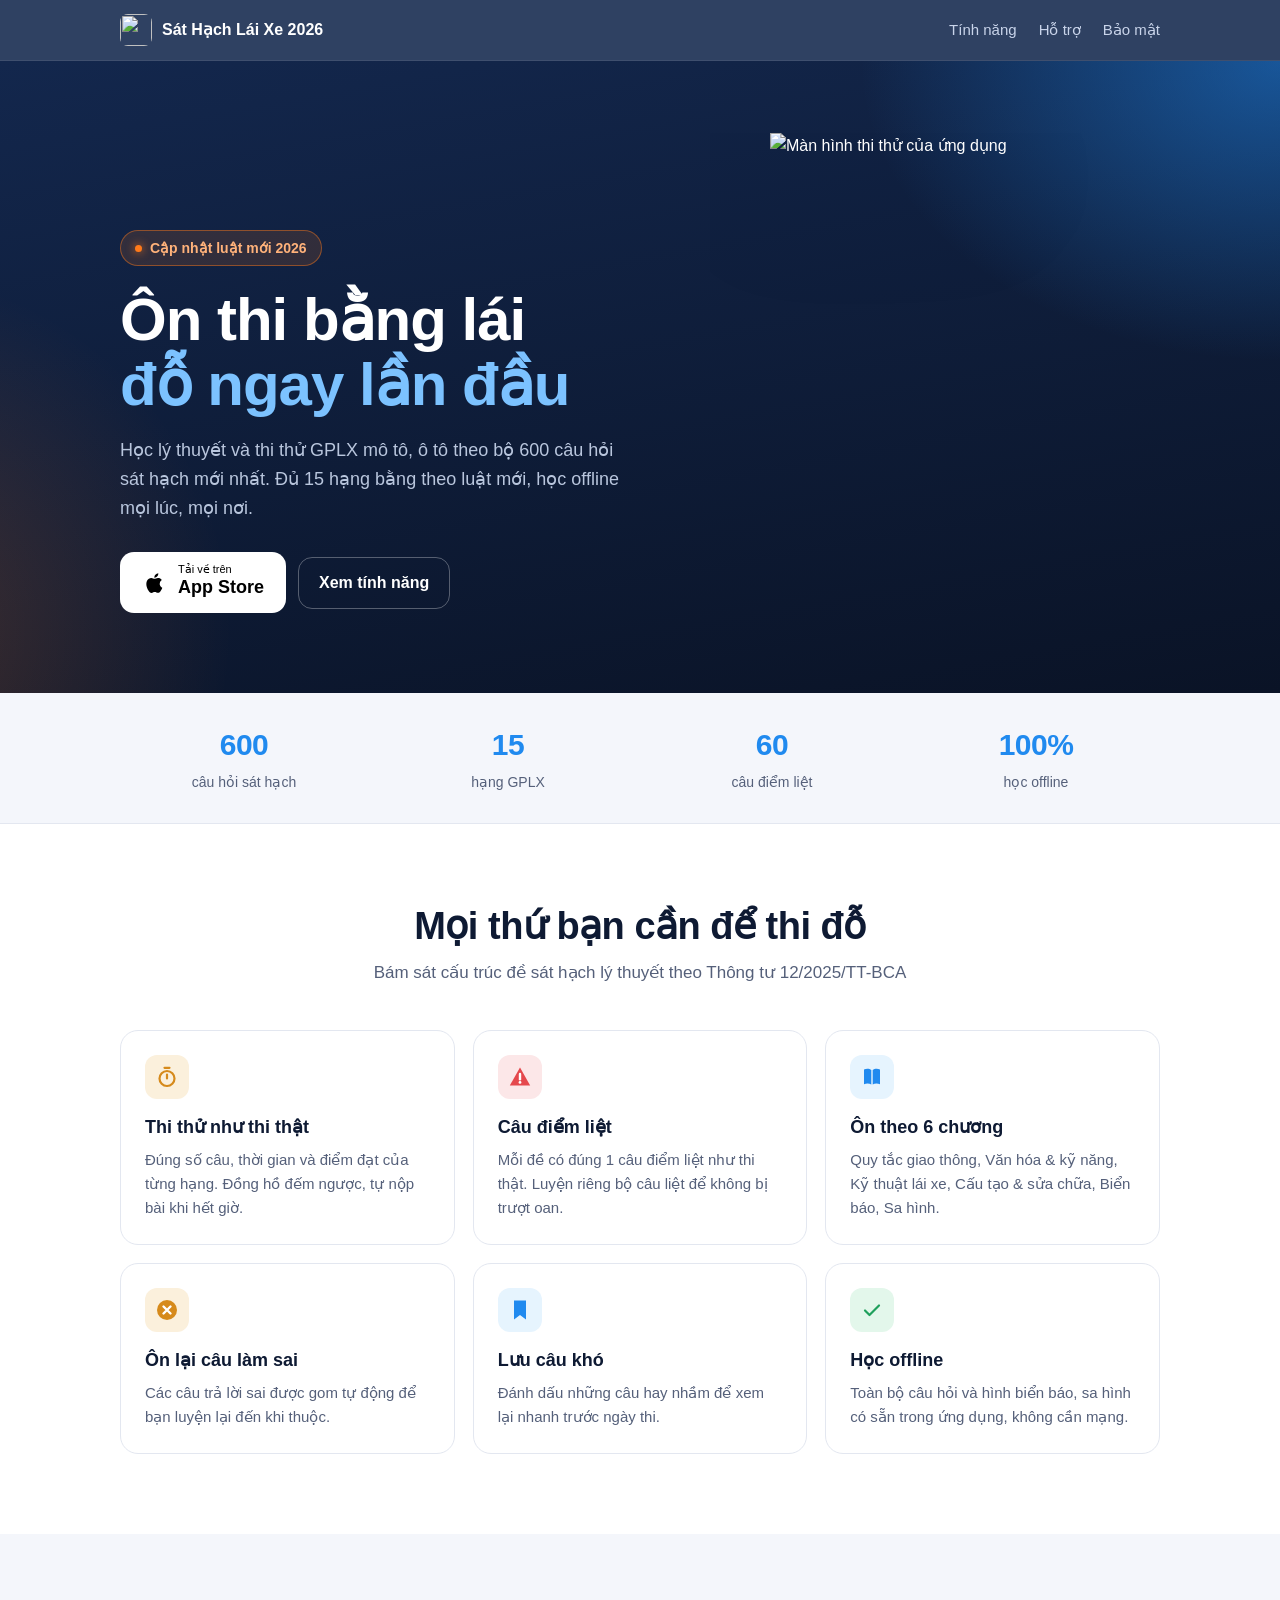
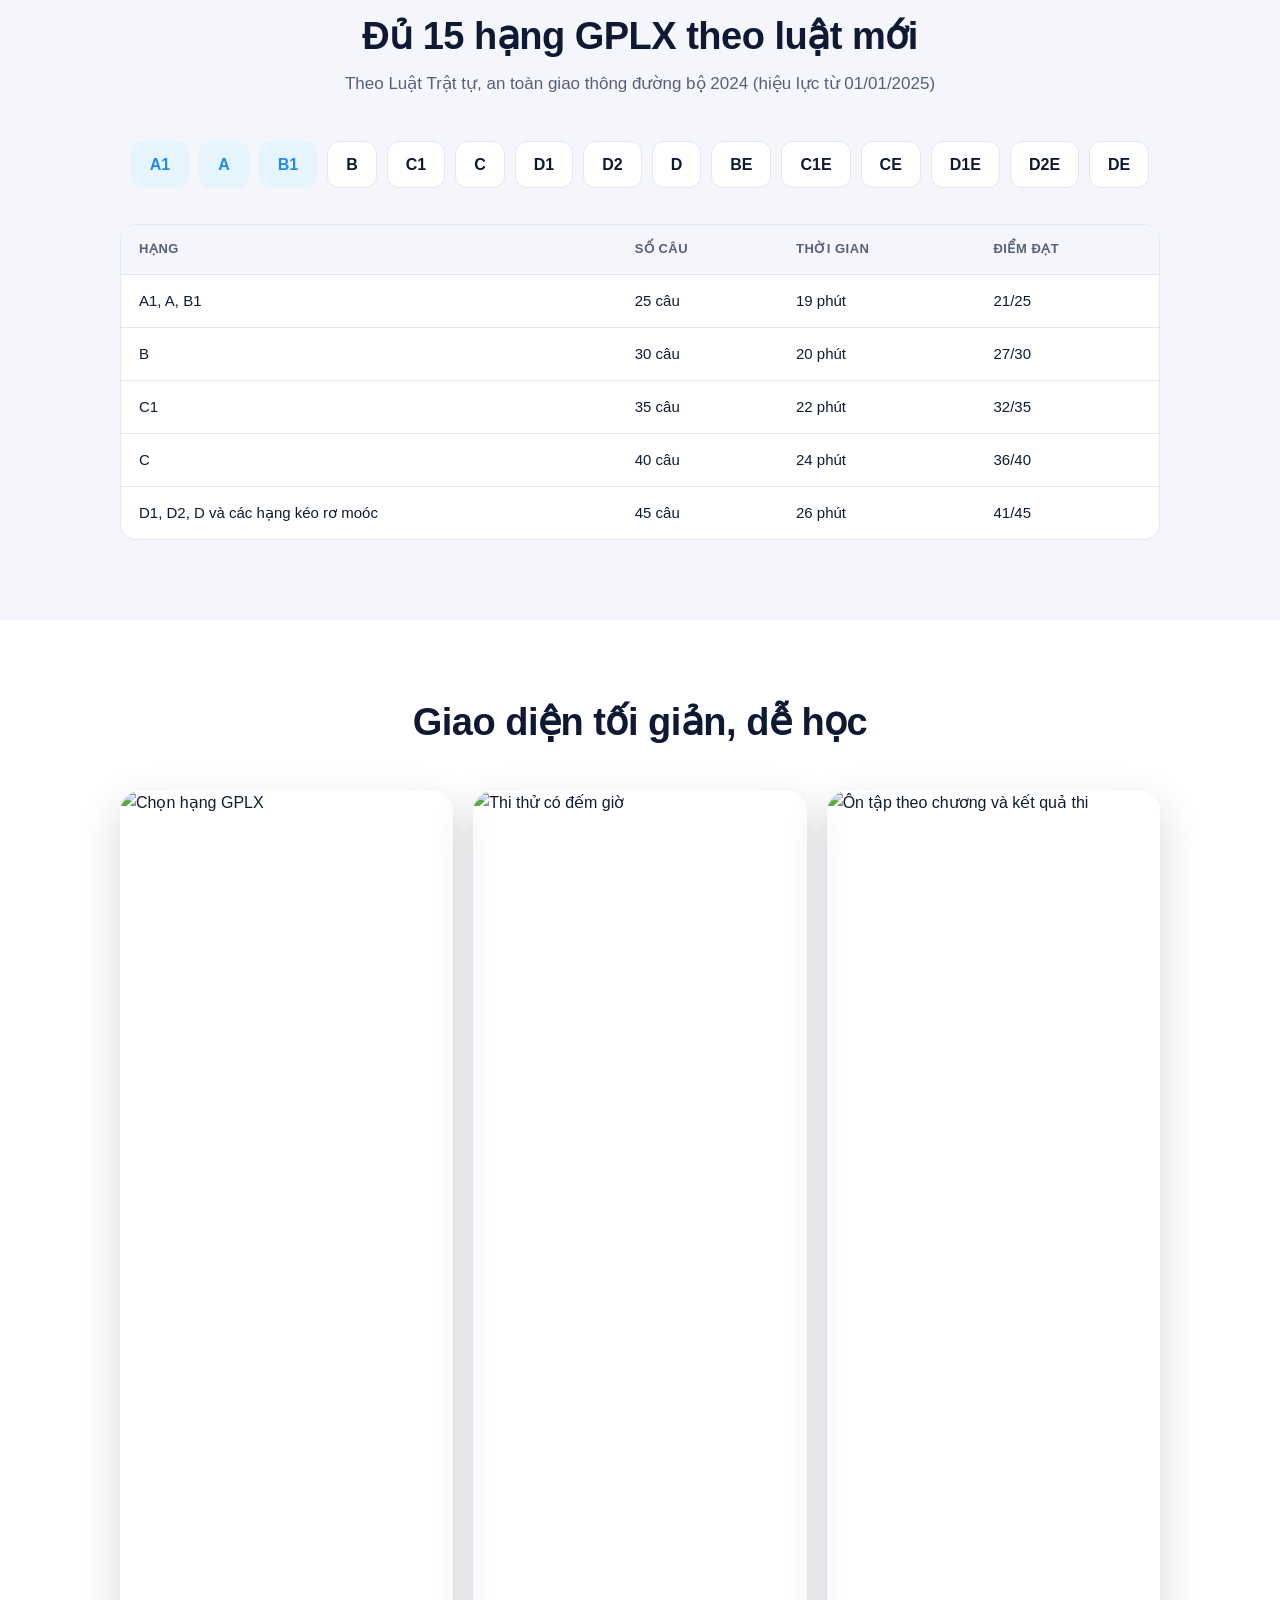
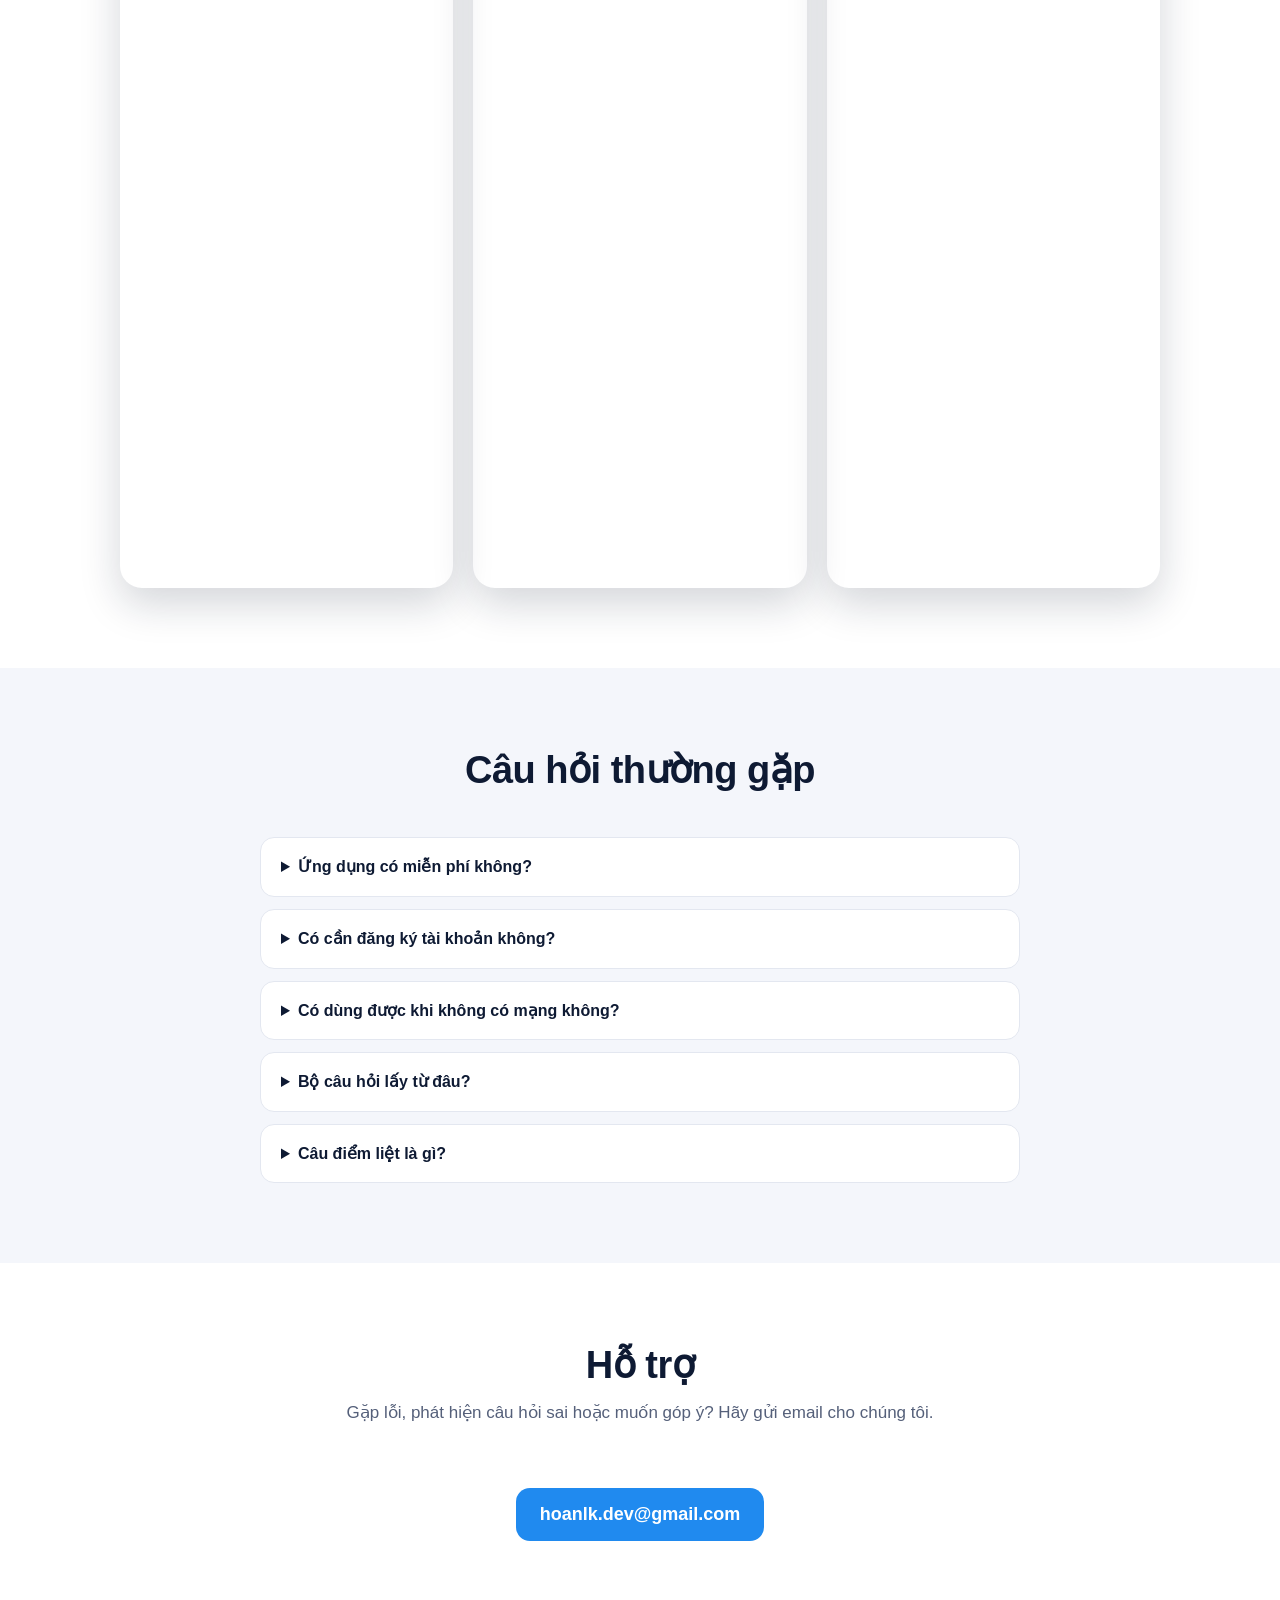
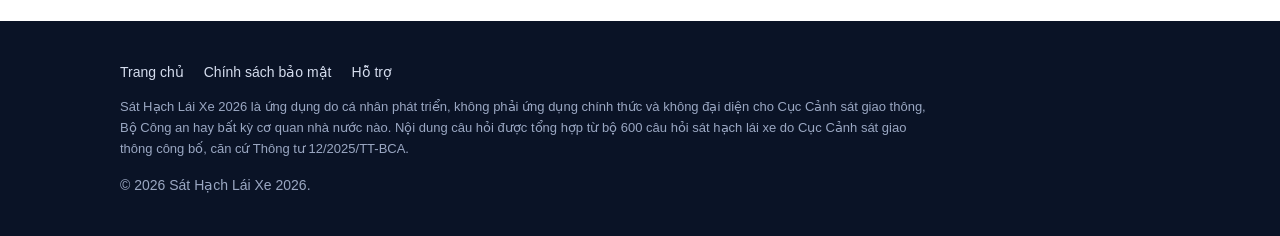
==== index.html @ 407ceb7e "Add files via upload" ====
<!doctype html>
<html lang="vi">
<head>
  <meta charset="utf-8">
  <meta name="viewport" content="width=device-width, initial-scale=1">
  <title>Sát Hạch Lái Xe 2026 – Ôn thi GPLX 600 câu</title>
  <meta name="description" content="Ôn thi lý thuyết và thi thử GPLX mô tô, ô tô theo bộ 600 câu hỏi sát hạch mới nhất. Đủ 15 hạng A1, A, B1, B, C1, C, D1, D2, D và các hạng kéo rơ moóc. Học offline.">
  <meta property="og:title" content="Sát Hạch Lái Xe 2026 – Ôn thi GPLX 600 câu">
  <meta property="og:description" content="Thi thử như thi thật, đủ 15 hạng GPLX theo luật mới. Học offline mọi lúc, mọi nơi.">
  <meta property="og:image" content="assets/icon.png">
  <meta property="og:type" content="website">
  <meta name="apple-itunes-app" content="app-id=6814547139">
  <link rel="icon" type="image/png" href="assets/favicon.png">
  <link rel="apple-touch-icon" href="assets/apple-touch-icon.png">
  <link rel="stylesheet" href="style.css">
</head>
<body>

<nav class="nav">
  <div class="container">
    <a class="brand" href="./"><img src="assets/icon.png" alt="">Sát Hạch Lái Xe 2026</a>
    <div class="nav-links">
      <a href="#tinh-nang" class="hide-sm">Tính năng</a>
      <a href="#ho-tro" class="hide-sm">Hỗ trợ</a>
      <a href="privacy.html">Bảo mật</a>
    </div>
  </div>
</nav>

<header class="hero">
  <div class="container hero-grid">
    <div class="hero-copy">
      <div class="kicker">Cập nhật luật mới 2026</div>
      <h1>Ôn thi bằng lái<br><em>đỗ ngay lần đầu</em></h1>
      <p class="lead">Học lý thuyết và thi thử GPLX mô tô, ô tô theo bộ 600 câu hỏi sát hạch mới nhất. Đủ 15 hạng bằng theo luật mới, học offline mọi lúc, mọi nơi.</p>
      <div class="cta">
        <a class="btn-store" href="https://apps.apple.com/app/id6814547139">
          <svg width="26" height="26" viewBox="0 0 24 24" fill="currentColor" aria-hidden="true"><path d="M16.37 12.6c-.02-2.3 1.88-3.4 1.96-3.46-1.07-1.56-2.73-1.78-3.32-1.8-1.41-.14-2.76.83-3.48.83-.72 0-1.82-.81-3-.79-1.54.02-2.96.9-3.76 2.28-1.6 2.78-.41 6.9 1.15 9.16.76 1.1 1.67 2.34 2.86 2.3 1.15-.05 1.58-.74 2.97-.74 1.38 0 1.77.74 2.98.72 1.23-.02 2.01-1.12 2.76-2.23.87-1.28 1.23-2.52 1.25-2.58-.03-.01-2.4-.92-2.42-3.66zM14.1 5.84c.63-.77 1.06-1.83.94-2.89-.91.04-2.01.6-2.66 1.37-.58.67-1.09 1.76-.96 2.79 1.02.08 2.05-.52 2.68-1.27z"/></svg>
          <div><small>Tải về trên</small><span>App Store</span></div>
        </a>
        <a class="btn-ghost" href="#tinh-nang">Xem tính năng</a>
      </div>
    </div>
    <div class="hero-shot">
      <img src="assets/hero-phone.webp" alt="Màn hình thi thử của ứng dụng" width="720" height="1532">
    </div>
  </div>
</header>

<div class="stats">
  <div class="container">
    <div class="stat"><b>600</b><span>câu hỏi sát hạch</span></div>
    <div class="stat"><b>15</b><span>hạng GPLX</span></div>
    <div class="stat"><b>60</b><span>câu điểm liệt</span></div>
    <div class="stat"><b>100%</b><span>học offline</span></div>
  </div>
</div>

<section class="block" id="tinh-nang">
  <div class="container">
    <div class="section-title">
      <h2>Mọi thứ bạn cần để thi đỗ</h2>
      <p>Bám sát cấu trúc đề sát hạch lý thuyết theo Thông tư 12/2025/TT-BCA</p>
    </div>
    <div class="features">
      <div class="feature">
        <div class="ic" style="background:#fbf0dc"><svg width="24" height="24" viewBox="0 0 24 24" fill="none" stroke="#d68a1b" stroke-width="2.2" stroke-linecap="round"><circle cx="12" cy="13.5" r="7.5"/><path d="M12 13.5V9.5M9.5 2.8h5"/></svg></div>
        <h3>Thi thử như thi thật</h3>
        <p>Đúng số câu, thời gian và điểm đạt của từng hạng. Đồng hồ đếm ngược, tự nộp bài khi hết giờ.</p>
      </div>
      <div class="feature">
        <div class="ic" style="background:#fce7e8"><svg width="24" height="24" viewBox="0 0 24 24"><path d="M12 2.5 1.8 20.5h20.4z" fill="#e5484d"/><path d="M12 9v5.2" stroke="#fff" stroke-width="2.4" stroke-linecap="round"/><circle cx="12" cy="17.4" r="1.4" fill="#fff"/></svg></div>
        <h3>Câu điểm liệt</h3>
        <p>Mỗi đề có đúng 1 câu điểm liệt như thi thật. Luyện riêng bộ câu liệt để không bị trượt oan.</p>
      </div>
      <div class="feature">
        <div class="ic" style="background:#e6f4fe"><svg width="24" height="24" viewBox="0 0 24 24" fill="#208aef"><path d="M4 4.5C6.5 3.4 9.5 3.6 11.3 5v14.6C9.4 18.3 6.5 18.2 4 19.2zM20 4.5c-2.5-1.1-5.5-.9-7.3.5v14.6c1.9-1.3 4.8-1.4 7.3-.4z"/></svg></div>
        <h3>Ôn theo 6 chương</h3>
        <p>Quy tắc giao thông, Văn hóa & kỹ năng, Kỹ thuật lái xe, Cấu tạo & sửa chữa, Biển báo, Sa hình.</p>
      </div>
      <div class="feature">
        <div class="ic" style="background:#fbf0dc"><svg width="24" height="24" viewBox="0 0 24 24"><circle cx="12" cy="12" r="10" fill="#d68a1b"/><path d="m8.5 8.5 7 7m0-7-7 7" stroke="#fff" stroke-width="2.4" stroke-linecap="round"/></svg></div>
        <h3>Ôn lại câu làm sai</h3>
        <p>Các câu trả lời sai được gom tự động để bạn luyện lại đến khi thuộc.</p>
      </div>
      <div class="feature">
        <div class="ic" style="background:#e6f4fe"><svg width="24" height="24" viewBox="0 0 24 24"><path d="M6 2.5h12v19l-6-4.5-6 4.5z" fill="#208aef"/></svg></div>
        <h3>Lưu câu khó</h3>
        <p>Đánh dấu những câu hay nhầm để xem lại nhanh trước ngày thi.</p>
      </div>
      <div class="feature">
        <div class="ic" style="background:#e3f7eb"><svg width="24" height="24" viewBox="0 0 24 24" fill="none" stroke="#1fa05c" stroke-width="2.2" stroke-linecap="round" stroke-linejoin="round"><path d="M5 12.5 9.5 17 19 7.5"/></svg></div>
        <h3>Học offline</h3>
        <p>Toàn bộ câu hỏi và hình biển báo, sa hình có sẵn trong ứng dụng, không cần mạng.</p>
      </div>
    </div>
  </div>
</section>

<section class="block alt">
  <div class="container">
    <div class="section-title">
      <h2>Đủ 15 hạng GPLX theo luật mới</h2>
      <p>Theo Luật Trật tự, an toàn giao thông đường bộ 2024 (hiệu lực từ 01/01/2025)</p>
    </div>
    <div class="licenses">
      <span class="chip moto">A1</span><span class="chip moto">A</span><span class="chip moto">B1</span>
      <span class="chip">B</span><span class="chip">C1</span><span class="chip">C</span>
      <span class="chip">D1</span><span class="chip">D2</span><span class="chip">D</span>
      <span class="chip">BE</span><span class="chip">C1E</span><span class="chip">CE</span>
      <span class="chip">D1E</span><span class="chip">D2E</span><span class="chip">DE</span>
    </div>
    <div class="table-wrap">
      <table>
        <thead><tr><th>Hạng</th><th>Số câu</th><th>Thời gian</th><th>Điểm đạt</th></tr></thead>
        <tbody>
          <tr><td>A1, A, B1</td><td>25 câu</td><td>19 phút</td><td>21/25</td></tr>
          <tr><td>B</td><td>30 câu</td><td>20 phút</td><td>27/30</td></tr>
          <tr><td>C1</td><td>35 câu</td><td>22 phút</td><td>32/35</td></tr>
          <tr><td>C</td><td>40 câu</td><td>24 phút</td><td>36/40</td></tr>
          <tr><td>D1, D2, D và các hạng kéo rơ moóc</td><td>45 câu</td><td>26 phút</td><td>41/45</td></tr>
        </tbody>
      </table>
    </div>
  </div>
</section>

<section class="block">
  <div class="container">
    <div class="section-title">
      <h2>Giao diện tối giản, dễ học</h2>
    </div>
    <div class="shots">
      <img src="assets/01-15-hang-gplx.webp" alt="Chọn hạng GPLX" width="645" height="1398" loading="lazy">
      <img src="assets/02-thi-thu.webp" alt="Thi thử có đếm giờ" width="645" height="1398" loading="lazy">
      <img src="assets/03-on-tap-ket-qua.webp" alt="Ôn tập theo chương và kết quả thi" width="645" height="1398" loading="lazy">
    </div>
  </div>
</section>

<section class="block alt">
  <div class="container">
    <div class="section-title"><h2>Câu hỏi thường gặp</h2></div>
    <div class="faq">
      <details>
        <summary>Ứng dụng có miễn phí không?</summary>
        <p>Có. Bạn có thể tải và sử dụng toàn bộ tính năng ôn tập, thi thử miễn phí.</p>
      </details>
      <details>
        <summary>Có cần đăng ký tài khoản không?</summary>
        <p>Không. Bạn mở ứng dụng là học được ngay, không cần email hay số điện thoại.</p>
      </details>
      <details>
        <summary>Có dùng được khi không có mạng không?</summary>
        <p>Có. Toàn bộ câu hỏi và hình ảnh được tích hợp sẵn trong ứng dụng.</p>
      </details>
      <details>
        <summary>Bộ câu hỏi lấy từ đâu?</summary>
        <p>Từ bộ 600 câu hỏi dùng cho sát hạch lái xe cơ giới đường bộ do Cục Cảnh sát giao thông – Bộ Công an công bố, áp dụng từ 01/06/2025.</p>
      </details>
      <details>
        <summary>Câu điểm liệt là gì?</summary>
        <p>Là câu hỏi về tình huống mất an toàn giao thông nghiêm trọng. Mỗi đề thi có đúng 1 câu điểm liệt; trả lời sai câu này là trượt bài thi dù đủ điểm.</p>
      </details>
    </div>
  </div>
</section>

<section class="block support" id="ho-tro">
  <div class="container">
    <div class="section-title">
      <h2>Hỗ trợ</h2>
      <p>Gặp lỗi, phát hiện câu hỏi sai hoặc muốn góp ý? Hãy gửi email cho chúng tôi.</p>
    </div>
    <a class="mail" href="mailto:hoanlk.dev@gmail.com">hoanlk.dev@gmail.com</a>
  </div>
</section>

<footer>
  <div class="container">
    <div class="links">
      <a href="./">Trang chủ</a>
      <a href="privacy.html">Chính sách bảo mật</a>
      <a href="#ho-tro">Hỗ trợ</a>
    </div>
    <p class="disclaimer">Sát Hạch Lái Xe 2026 là ứng dụng do cá nhân phát triển, không phải ứng dụng chính thức và không đại diện cho Cục Cảnh sát giao thông, Bộ Công an hay bất kỳ cơ quan nhà nước nào. Nội dung câu hỏi được tổng hợp từ bộ 600 câu hỏi sát hạch lái xe do Cục Cảnh sát giao thông công bố, căn cứ Thông tư 12/2025/TT-BCA.</p>
    <p>© 2026 Sát Hạch Lái Xe 2026.</p>
  </div>
</footer>

</body>
</html>
---- style.css ----
:root {
  --bg: #ffffff;
  --bg-soft: #f4f6fb;
  --card: #ffffff;
  --text: #0e1a33;
  --text-2: #55607a;
  --border: #e3e7f0;
  --primary: #208aef;
  --primary-soft: #e6f4fe;
  --orange: #ff7a1a;
  --success: #1fa05c;
  --danger: #e5484d;
  --hero-from: #13274d;
  --hero-to: #0a1326;
  color-scheme: light;
}

@media (prefers-color-scheme: dark) {
  :root {
    --bg: #0a1022;
    --bg-soft: #111a31;
    --card: #152041;
    --text: #eef2fb;
    --text-2: #a7b3cc;
    --border: #22305a;
    --primary: #3c9dff;
    --primary-soft: #132c42;
    --success: #33c97a;
    --danger: #ff6b70;
    color-scheme: dark;
  }
}

* { box-sizing: border-box; margin: 0; padding: 0; }

html { scroll-behavior: smooth; }

body {
  overflow-x: hidden;
  font-family: -apple-system, BlinkMacSystemFont, "SF Pro Text", "Segoe UI", Roboto, "Helvetica Neue", Arial, sans-serif;
  background: var(--bg);
  color: var(--text);
  line-height: 1.6;
  -webkit-font-smoothing: antialiased;
}

a { color: var(--primary); text-decoration: none; }
a:hover { text-decoration: underline; }

.container { width: 100%; max-width: 1080px; margin: 0 auto; padding: 0 20px; }

/* ---------- Nav ---------- */
.nav {
  position: sticky; top: 0; z-index: 10;
  background: color-mix(in srgb, var(--hero-from) 88%, transparent);
  backdrop-filter: blur(14px);
  -webkit-backdrop-filter: blur(14px);
  border-bottom: 1px solid rgba(255, 255, 255, 0.08);
}
.nav .container { display: flex; align-items: center; justify-content: space-between; gap: 16px; height: 60px; }
.brand { display: flex; align-items: center; gap: 10px; color: #fff; font-weight: 700; }
.brand:hover { text-decoration: none; }
.brand img { width: 32px; height: 32px; border-radius: 8px; }
.nav-links { display: flex; gap: 22px; }
.nav-links a { color: #c9d4ea; font-size: 15px; font-weight: 500; }
.nav-links a:hover { color: #fff; text-decoration: none; }

/* ---------- Hero ---------- */
.hero {
  color: #fff;
  background:
    radial-gradient(700px 500px at 100% 0%, rgba(32, 138, 239, 0.5), transparent 60%),
    radial-gradient(600px 600px at -10% 90%, rgba(255, 122, 26, 0.22), transparent 60%),
    linear-gradient(170deg, var(--hero-from), var(--hero-to));
  padding: 72px 0 0;
  overflow: hidden;
}
.hero-grid { display: grid; grid-template-columns: 1.1fr 0.9fr; gap: 40px; align-items: end; }
.hero-copy { padding-bottom: 80px; }
.kicker {
  display: inline-flex; align-items: center; gap: 8px;
  font-size: 14px; font-weight: 700; color: #ffb27a;
  background: rgba(255, 122, 26, 0.14);
  border: 1px solid rgba(255, 122, 26, 0.45);
  padding: 6px 14px; border-radius: 999px; margin-bottom: 22px;
}
.kicker::before { content: ""; width: 7px; height: 7px; border-radius: 50%; background: var(--orange); box-shadow: 0 0 10px var(--orange); }
.hero h1 { font-size: clamp(36px, 6vw, 60px); line-height: 1.08; letter-spacing: -1px; font-weight: 800; }
.hero h1 em { font-style: normal; color: #7cc2ff; }
.hero p.lead { margin-top: 18px; font-size: 18px; color: #b9c6dd; max-width: 520px; }
.cta { margin-top: 30px; display: flex; flex-wrap: wrap; gap: 12px; align-items: center; }
.btn-store {
  display: inline-flex; align-items: center; gap: 10px;
  background: #fff; color: #000; padding: 12px 22px; border-radius: 14px; font-weight: 700;
}
.btn-store:hover { text-decoration: none; opacity: 0.92; }
.btn-store small { display: block; font-size: 11px; font-weight: 500; line-height: 1; }
.btn-store span { line-height: 1.15; font-size: 18px; }
.btn-ghost { color: #fff; border: 1px solid rgba(255, 255, 255, 0.3); padding: 12px 20px; border-radius: 14px; font-weight: 600; }
.btn-ghost:hover { text-decoration: none; background: rgba(255, 255, 255, 0.08); }
.hero-shot { display: flex; justify-content: center; }
.hero-grid > *, .shots > *, .features > * { min-width: 0; }
.hero-shot { align-self: end; height: 560px; overflow: hidden; }
.hero-shot img { width: 330px; max-width: 100%; height: auto; display: block; filter: drop-shadow(0 30px 60px rgba(0, 0, 0, 0.55)); }

/* ---------- Stats ---------- */
.stats { background: var(--bg-soft); border-bottom: 1px solid var(--border); }
.stats .container { display: grid; grid-template-columns: repeat(4, 1fr); gap: 16px; padding-top: 28px; padding-bottom: 28px; text-align: center; }
.stat b { display: block; font-size: 30px; font-weight: 800; color: var(--primary); letter-spacing: -0.5px; }
.stat span { font-size: 14px; color: var(--text-2); }

/* ---------- Sections ---------- */
section.block { padding: 80px 0; }
section.block.alt { background: var(--bg-soft); }
.section-title { text-align: center; margin-bottom: 44px; }
.section-title h2 { font-size: clamp(28px, 4vw, 38px); letter-spacing: -0.5px; line-height: 1.2; }
.section-title p { color: var(--text-2); margin-top: 10px; font-size: 17px; }

.features { display: grid; grid-template-columns: repeat(3, 1fr); gap: 18px; }
.feature { background: var(--card); border: 1px solid var(--border); border-radius: 18px; padding: 24px; }
.feature .ic { width: 44px; height: 44px; border-radius: 12px; display: flex; align-items: center; justify-content: center; margin-bottom: 14px; }
.feature h3 { font-size: 18px; margin-bottom: 6px; }
.feature p { color: var(--text-2); font-size: 15px; }

.licenses { display: flex; flex-wrap: wrap; justify-content: center; gap: 10px; }
.chip { font-weight: 700; padding: 10px 18px; border-radius: 12px; background: var(--card); border: 1px solid var(--border); }
.chip.moto { background: var(--primary-soft); border-color: transparent; color: var(--primary); }

.table-wrap { overflow-x: auto; margin-top: 36px; border: 1px solid var(--border); border-radius: 16px; background: var(--card); }
table { width: 100%; border-collapse: collapse; font-size: 15px; min-width: 520px; }
th, td { padding: 14px 18px; text-align: left; border-bottom: 1px solid var(--border); }
th { background: var(--bg-soft); font-size: 13px; text-transform: uppercase; letter-spacing: 0.5px; color: var(--text-2); }
tr:last-child td { border-bottom: none; }

.shots { display: grid; grid-template-columns: repeat(3, 1fr); gap: 20px; }
.shots img { width: 100%; display: block; border-radius: 22px; box-shadow: 0 16px 40px rgba(14, 26, 51, 0.18); }

.faq { max-width: 760px; margin: 0 auto; display: flex; flex-direction: column; gap: 12px; }
.faq details { background: var(--card); border: 1px solid var(--border); border-radius: 14px; padding: 16px 20px; }
.faq summary { font-weight: 700; cursor: pointer; }
.faq details p { margin-top: 10px; color: var(--text-2); }

.support { text-align: center; }
.support .mail { display: inline-block; margin-top: 18px; font-size: 18px; font-weight: 700; background: var(--primary); color: #fff; padding: 12px 24px; border-radius: 14px; }
.support .mail:hover { text-decoration: none; opacity: 0.92; }

/* ---------- Footer ---------- */
footer { background: var(--hero-to); color: #9aa7c2; padding: 40px 0; font-size: 14px; }
footer .container { display: flex; flex-direction: column; gap: 14px; }
footer .links { display: flex; flex-wrap: wrap; gap: 20px; }
footer .links a { color: #d5ddee; }
footer .disclaimer { font-size: 13px; line-height: 1.6; max-width: 820px; }

/* ---------- Legal page ---------- */
.legal-hero { background: linear-gradient(170deg, var(--hero-from), var(--hero-to)); color: #fff; padding: 56px 0 44px; }
.legal-hero h1 { font-size: clamp(30px, 5vw, 44px); letter-spacing: -0.5px; line-height: 1.15; }
.legal-hero p { color: #b9c6dd; margin-top: 8px; }
.legal { max-width: 800px; margin: 0 auto; padding: 48px 20px 80px; }
.legal h2 { font-size: 22px; margin: 40px 0 12px; letter-spacing: -0.2px; }
.legal h3 { font-size: 17px; margin: 22px 0 8px; }
.legal p, .legal li { color: var(--text); font-size: 16px; }
.legal p + p { margin-top: 10px; }
.legal ul { padding-left: 22px; margin: 8px 0; }
.legal li { margin: 6px 0; }
.legal .note { background: var(--primary-soft); border-radius: 14px; padding: 16px 18px; margin: 18px 0; }
.legal .toc { background: var(--bg-soft); border: 1px solid var(--border); border-radius: 14px; padding: 18px 22px; }
.legal .toc ol { padding-left: 20px; }
.legal .toc li { margin: 4px 0; font-size: 15px; }
.legal hr { border: none; border-top: 1px solid var(--border); margin: 48px 0 0; }

/* ---------- Responsive ---------- */
@media (max-width: 860px) {
  .hero-grid { grid-template-columns: 1fr; }
  .hero-copy { padding-bottom: 20px; text-align: center; }
  .hero p.lead { margin-left: auto; margin-right: auto; }
  .cta { justify-content: center; }
  .hero-shot { height: 440px; }
  .hero-shot img { width: 280px; }
  .features { grid-template-columns: 1fr 1fr; }
  .stats .container { grid-template-columns: repeat(2, 1fr); }
}
@media (max-width: 600px) {
  .nav-links a.hide-sm { display: none; }
  .features { grid-template-columns: 1fr; }
  .shots { grid-template-columns: 1fr; max-width: 320px; margin: 0 auto; }
  section.block { padding: 56px 0; }
}
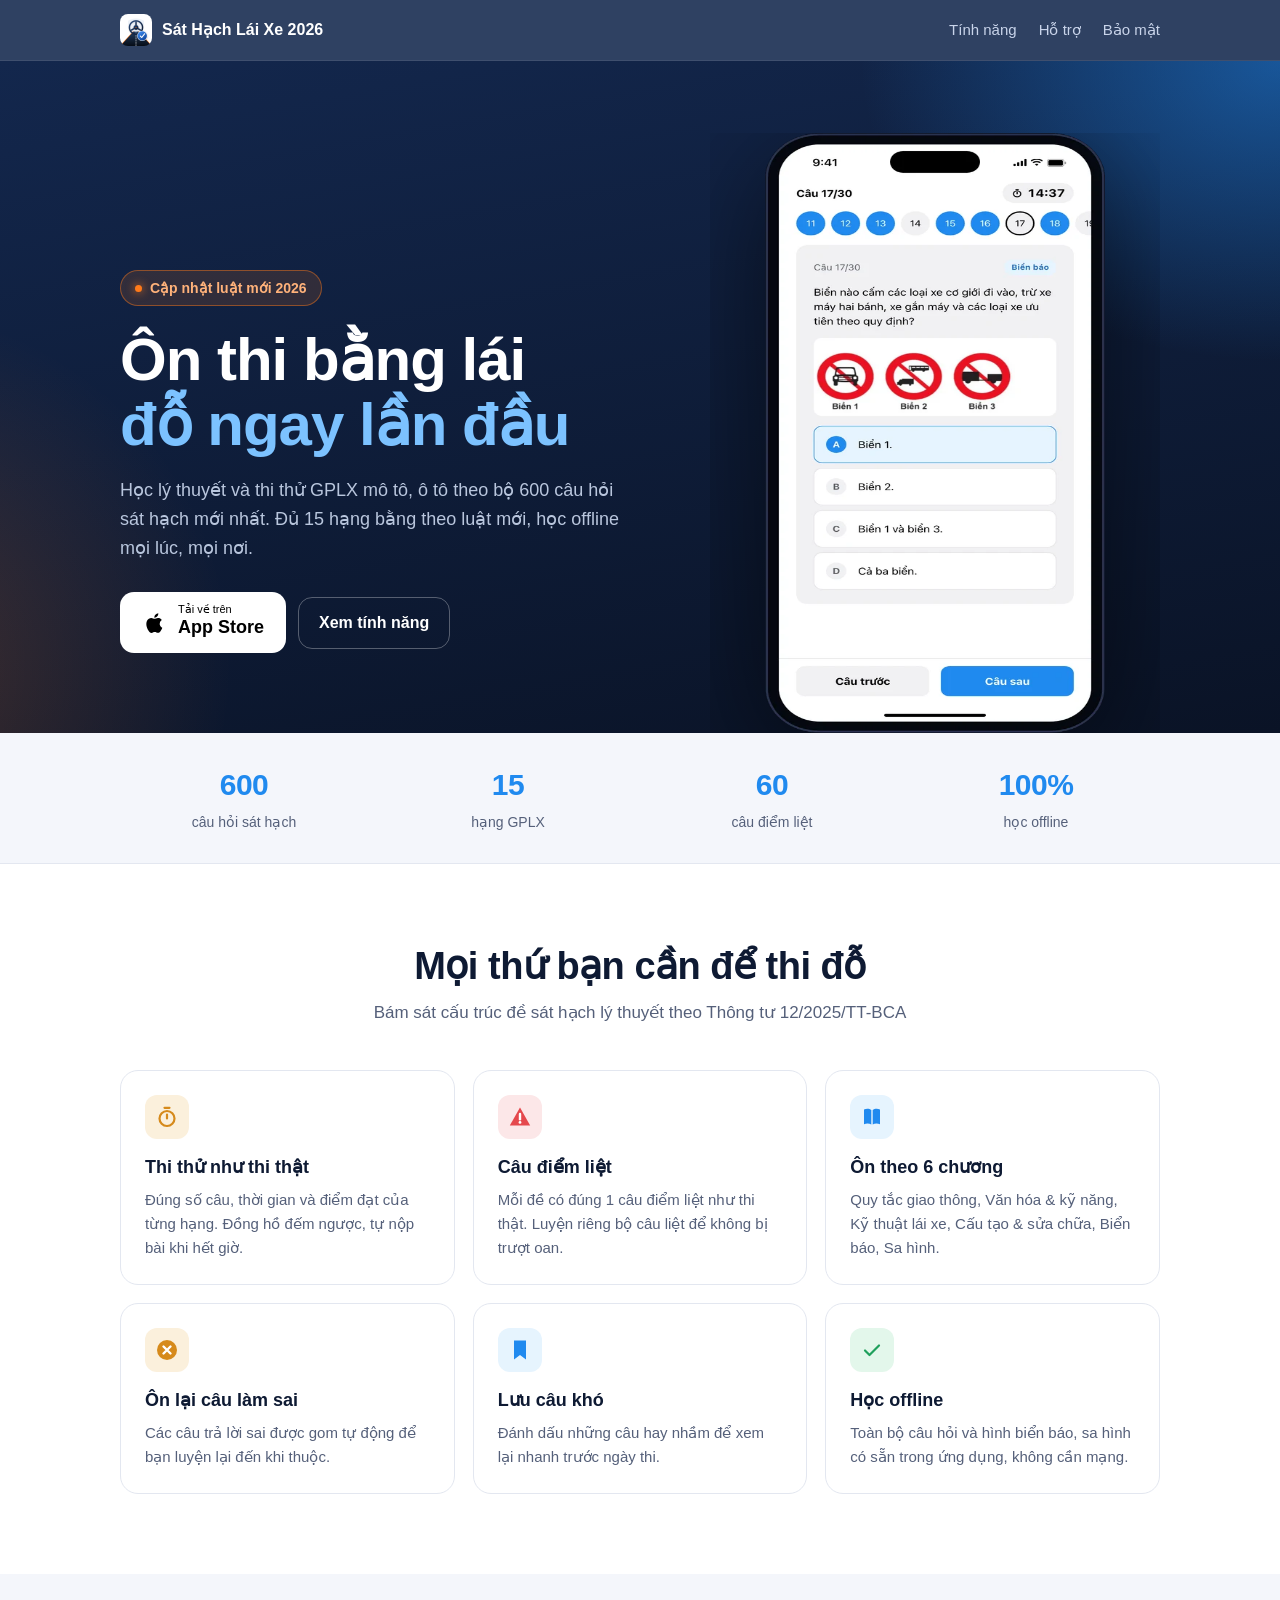
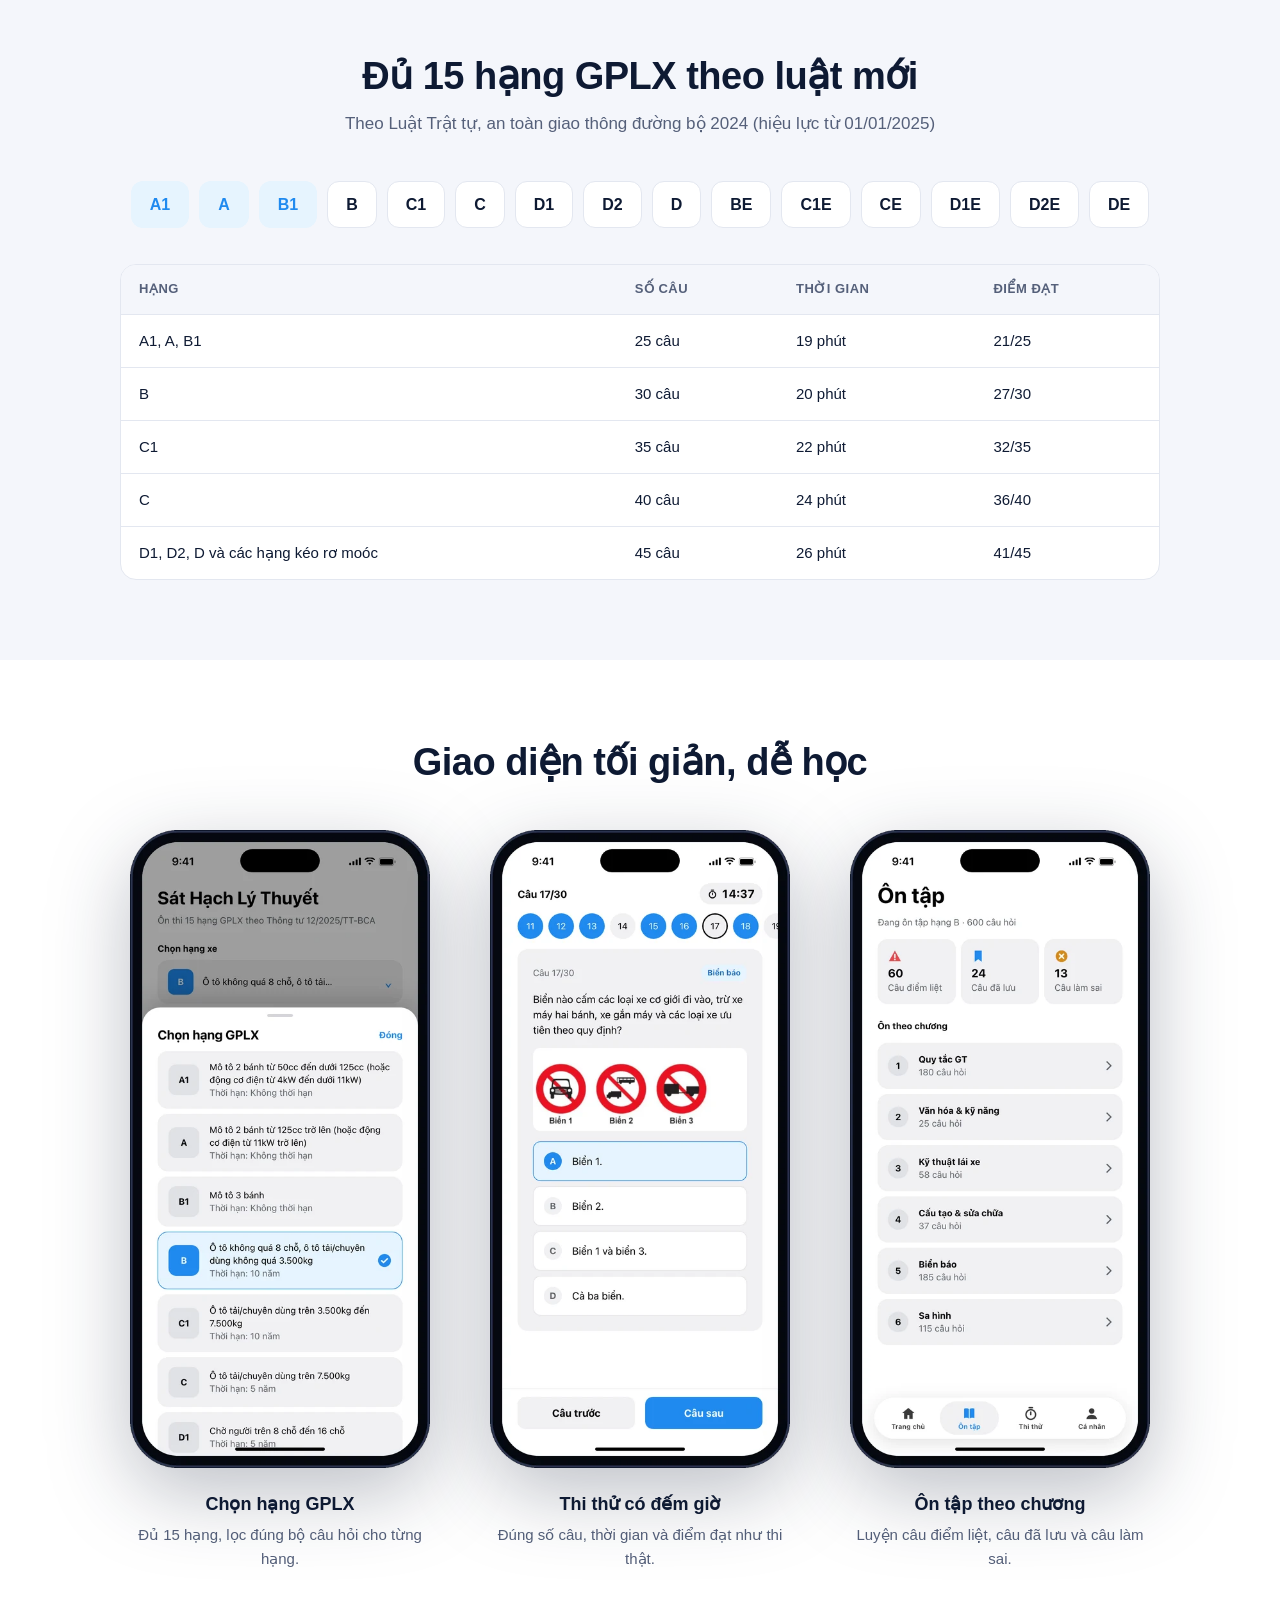
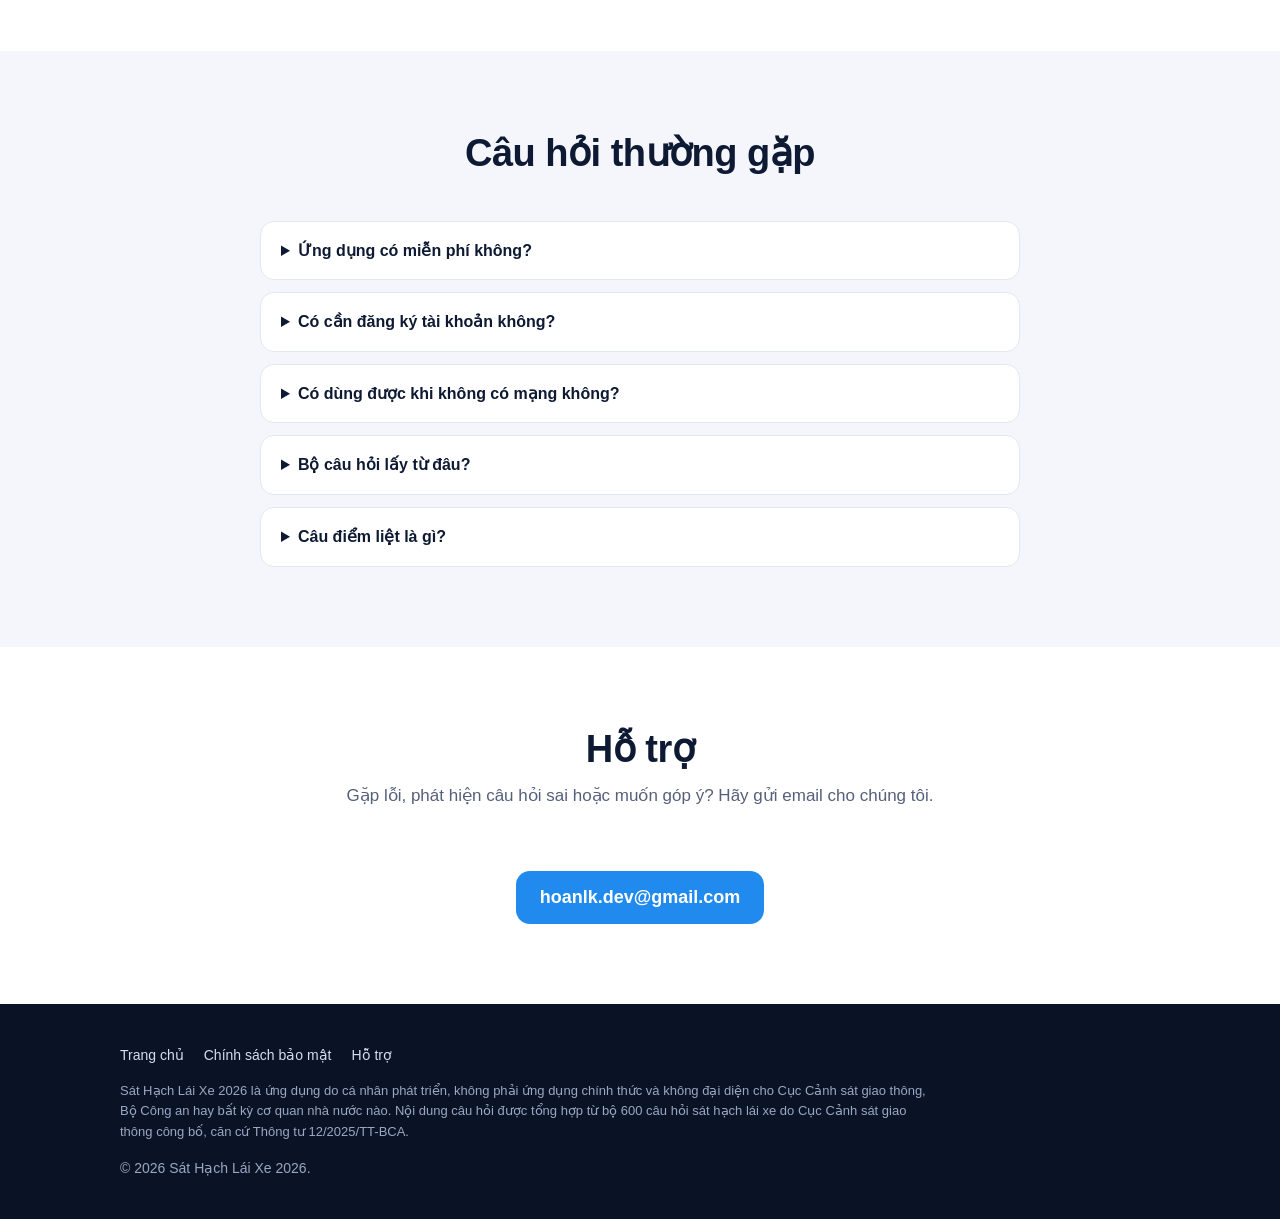
==== commit 051d7232: "Improve screenshot gallery and hero image - Replace App Store marketing images with clean, high-res " ====
--- a/index.html
+++ b/index.html
@@ -42,7 +42,7 @@
       </div>
     </div>
     <div class="hero-shot">
-      <img src="assets/hero-phone.webp" alt="Màn hình thi thử của ứng dụng" width="720" height="1532">
+      <img src="assets/phone-exam.webp" srcset="assets/phone-exam.webp 468w, assets/phone-exam@2x.webp 936w" sizes="340px" alt="Màn hình thi thử của ứng dụng" width="468" height="996" fetchpriority="high">
     </div>
   </div>
 </header>
@@ -131,9 +131,18 @@
       <h2>Giao diện tối giản, dễ học</h2>
     </div>
     <div class="shots">
-      <img src="assets/01-15-hang-gplx.webp" alt="Chọn hạng GPLX" width="645" height="1398" loading="lazy">
-      <img src="assets/02-thi-thu.webp" alt="Thi thử có đếm giờ" width="645" height="1398" loading="lazy">
-      <img src="assets/03-on-tap-ket-qua.webp" alt="Ôn tập theo chương và kết quả thi" width="645" height="1398" loading="lazy">
+      <figure class="shot">
+        <img src="assets/phone-license.webp" srcset="assets/phone-license.webp 468w, assets/phone-license@2x.webp 936w" sizes="(max-width: 600px) 72vw, 300px" alt="Màn hình chọn hạng GPLX" width="468" height="996" loading="lazy">
+        <figcaption><strong>Chọn hạng GPLX</strong><span>Đủ 15 hạng, lọc đúng bộ câu hỏi cho từng hạng.</span></figcaption>
+      </figure>
+      <figure class="shot">
+        <img src="assets/phone-exam.webp" srcset="assets/phone-exam.webp 468w, assets/phone-exam@2x.webp 936w" sizes="(max-width: 600px) 72vw, 300px" alt="Màn hình thi thử" width="468" height="996" loading="lazy">
+        <figcaption><strong>Thi thử có đếm giờ</strong><span>Đúng số câu, thời gian và điểm đạt như thi thật.</span></figcaption>
+      </figure>
+      <figure class="shot">
+        <img src="assets/phone-practice.webp" srcset="assets/phone-practice.webp 468w, assets/phone-practice@2x.webp 936w" sizes="(max-width: 600px) 72vw, 300px" alt="Màn hình ôn tập theo chương" width="468" height="996" loading="lazy">
+        <figcaption><strong>Ôn tập theo chương</strong><span>Luyện câu điểm liệt, câu đã lưu và câu làm sai.</span></figcaption>
+      </figure>
     </div>
   </div>
 </section>
--- a/style.css
+++ b/style.css
@@ -100,8 +100,8 @@
 .btn-ghost:hover { text-decoration: none; background: rgba(255, 255, 255, 0.08); }
 .hero-shot { display: flex; justify-content: center; }
 .hero-grid > *, .shots > *, .features > * { min-width: 0; }
-.hero-shot { align-self: end; height: 560px; overflow: hidden; }
-.hero-shot img { width: 330px; max-width: 100%; height: auto; display: block; filter: drop-shadow(0 30px 60px rgba(0, 0, 0, 0.55)); }
+.hero-shot { align-self: end; height: 600px; overflow: hidden; }
+.hero-shot img { width: 340px; max-width: 100%; height: auto; display: block; filter: drop-shadow(0 30px 60px rgba(0, 0, 0, 0.55)); }
 
 /* ---------- Stats ---------- */
 .stats { background: var(--bg-soft); border-bottom: 1px solid var(--border); }
@@ -132,8 +132,12 @@
 th { background: var(--bg-soft); font-size: 13px; text-transform: uppercase; letter-spacing: 0.5px; color: var(--text-2); }
 tr:last-child td { border-bottom: none; }
 
-.shots { display: grid; grid-template-columns: repeat(3, 1fr); gap: 20px; }
-.shots img { width: 100%; display: block; border-radius: 22px; box-shadow: 0 16px 40px rgba(14, 26, 51, 0.18); }
+.shots { display: grid; grid-template-columns: repeat(3, 1fr); gap: 40px; justify-items: center; }
+.shot { width: 100%; max-width: 300px; margin: 0; text-align: center; }
+.shot img { width: 100%; height: auto; display: block; filter: drop-shadow(0 24px 40px rgba(14, 26, 51, 0.28)); }
+.shot figcaption { margin-top: 22px; display: flex; flex-direction: column; gap: 4px; }
+.shot figcaption strong { font-size: 18px; }
+.shot figcaption span { font-size: 15px; color: var(--text-2); }
 
 .faq { max-width: 760px; margin: 0 auto; display: flex; flex-direction: column; gap: 12px; }
 .faq details { background: var(--card); border: 1px solid var(--border); border-radius: 14px; padding: 16px 20px; }
@@ -174,7 +178,7 @@
   .hero-copy { padding-bottom: 20px; text-align: center; }
   .hero p.lead { margin-left: auto; margin-right: auto; }
   .cta { justify-content: center; }
-  .hero-shot { height: 440px; }
+  .hero-shot { height: 460px; }
   .hero-shot img { width: 280px; }
   .features { grid-template-columns: 1fr 1fr; }
   .stats .container { grid-template-columns: repeat(2, 1fr); }
@@ -182,6 +186,15 @@
 @media (max-width: 600px) {
   .nav-links a.hide-sm { display: none; }
   .features { grid-template-columns: 1fr; }
-  .shots { grid-template-columns: 1fr; max-width: 320px; margin: 0 auto; }
+  .shots {
+    display: flex; gap: 20px; overflow-x: auto; scroll-snap-type: x mandatory;
+    margin: 0 -20px; padding: 0 14vw 12px; scrollbar-width: none;
+  }
+  .shots::-webkit-scrollbar { display: none; }
+  .shot { flex: 0 0 72vw; max-width: none; scroll-snap-align: center; }
+  table { min-width: 0; font-size: 14px; }
+  th, td { padding: 12px 10px; }
+  td:not(:first-child), th:not(:first-child) { white-space: nowrap; }
+  th { font-size: 11px; letter-spacing: 0.3px; }
   section.block { padding: 56px 0; }
 }
